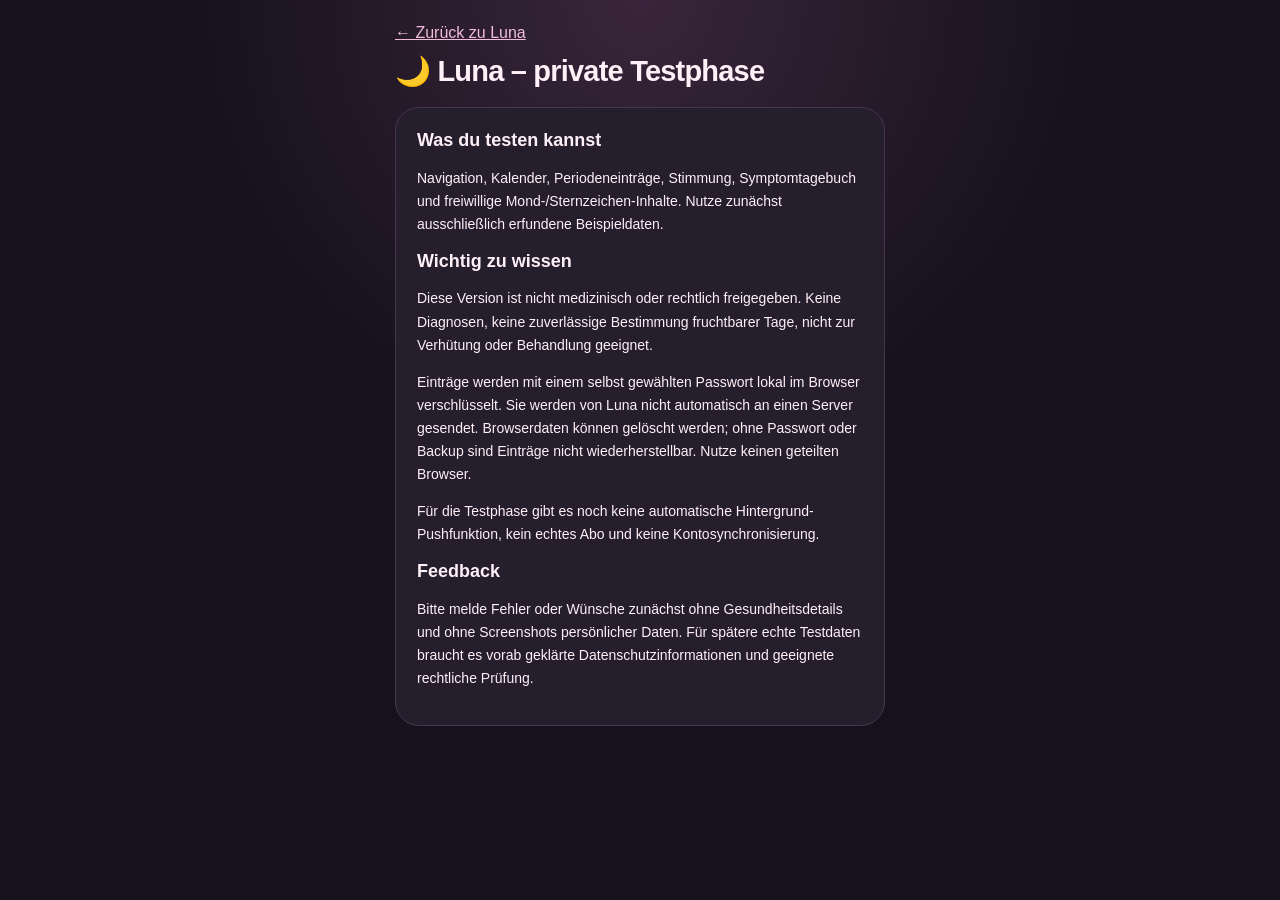
==== testhinweise.html @ 10c16ab1 "Add files via upload" ====
<!doctype html><html lang="de"><head><meta charset="utf-8"><meta name="viewport" content="width=device-width,initial-scale=1"><meta name="robots" content="noindex,nofollow"><title>Luna – Hinweise zur Testphase</title><link rel="stylesheet" href="styles.css"></head><body><main class="app-shell" style="padding-top:24px"><a href="index.html">← Zurück zu Luna</a><h1>🌙 Luna – private Testphase</h1><div class="card"><h2>Was du testen kannst</h2><p>Navigation, Kalender, Periodeneinträge, Stimmung, Symptomtagebuch und freiwillige Mond-/Sternzeichen-Inhalte. Nutze zunächst ausschließlich erfundene Beispieldaten.</p><h2>Wichtig zu wissen</h2><p>Diese Version ist nicht medizinisch oder rechtlich freigegeben. Keine Diagnosen, keine zuverlässige Bestimmung fruchtbarer Tage, nicht zur Verhütung oder Behandlung geeignet.</p><p>Einträge werden mit einem selbst gewählten Passwort lokal im Browser verschlüsselt. Sie werden von Luna nicht automatisch an einen Server gesendet. Browserdaten können gelöscht werden; ohne Passwort oder Backup sind Einträge nicht wiederherstellbar. Nutze keinen geteilten Browser.</p><p>Für die Testphase gibt es noch keine automatische Hintergrund-Pushfunktion, kein echtes Abo und keine Kontosynchronisierung.</p><h2>Feedback</h2><p>Bitte melde Fehler oder Wünsche zunächst ohne Gesundheitsdetails und ohne Screenshots persönlicher Daten. Für spätere echte Testdaten braucht es vorab geklärte Datenschutzinformationen und geeignete rechtliche Prüfung.</p></div></main></body></html>
---- styles.css ----
:root{font-family:-apple-system,BlinkMacSystemFont,'Segoe UI',sans-serif;color-scheme:dark;--bg:#16121d;--surface:#251e2d;--border:#45364d;--muted:#bcaebf;--rose:#f2bfd9;--cream:#fff0f7;--soft:#3b2d43;--accent:#edabd0;--danger:#ffe1e7}*{box-sizing:border-box}body{margin:0;background:radial-gradient(circle at 50% 0,#39253b 0,transparent 450px),var(--bg);color:var(--cream)}.app-shell{max-width:530px;margin:0 auto;min-height:100vh;padding:0 20px 110px}.topbar{display:flex;justify-content:space-between;align-items:center;padding:25px 0 35px}.logo{font-family:Georgia,serif;font-size:35px;font-weight:bold;color:var(--rose);letter-spacing:-2px}.logo .crescent{font-size:33px;margin-right:2px}.spark{font-family:sans-serif;font-size:14px;vertical-align:top;letter-spacing:normal}.icon-button,.circle-btn{background:#39283e;border:1px solid #63485e;color:var(--rose);border-radius:50%;width:40px;height:40px;font-size:22px;cursor:pointer}.eyebrow,.micro{font-size:10px;font-weight:800;letter-spacing:2px;color:#cf9dbb;text-transform:uppercase}.eyebrow{display:flex;justify-content:space-between;gap:12px}.eyebrow span{color:#afa0b8;letter-spacing:0;text-transform:none;font-weight:500}h1{font-size:29px;letter-spacing:-.8px;margin:12px 0 4px;font-weight:700;line-height:1.22}.heart{color:var(--rose)}.lead{color:#c5b5c5;font-size:14px;line-height:1.6;margin:6px 0 20px}.screen[hidden]{display:none!important}.hero{position:relative;overflow:hidden;padding:28px 23px 22px;border-radius:27px;background:linear-gradient(125deg,#68445d,#32253d);box-shadow:0 12px 28px #0003;border:1px solid #755775}.hero-moon{position:absolute;right:10px;top:-29px;font:170px Georgia,serif;color:#f4d4e4;opacity:.1}.hero-kicker{color:#edc7da;font-size:10px;letter-spacing:1.8px;font-weight:700;position:relative}.hero blockquote{font:23px/1.48 Georgia,serif;max-width:350px;margin:19px 0 25px;position:relative}.hero-foot{display:flex;align-items:center;justify-content:space-between;color:#e1bed0;font-size:11px;gap:10px}.text-btn,.link-btn{border:none;background:transparent;color:var(--rose);padding:4px 0;font-size:12px;cursor:pointer;font-weight:650}.section-title{display:flex;justify-content:space-between;align-items:baseline;gap:8px;margin:26px 0 11px}h2{font-size:18px;line-height:1.3;margin:0 0 12px}.section-title h2{margin:0}.duo{display:grid;grid-template-columns:1fr 1fr;gap:12px}.tile{background:#2a2132;border:1px solid #4d3b51;border-radius:21px;padding:17px;min-height:165px}.tile-icon{font-size:23px;color:#edb6d1;margin-bottom:13px}.tile .micro{font-size:9px;letter-spacing:1.1px;margin:0 0 10px}.tile strong{display:block;font-size:15px;font-weight:700;line-height:1.25;min-height:38px}.tile small{color:#afa1b3;display:block;font-size:11px;line-height:1.4;margin-top:7px}.mood-grid{display:grid;grid-template-columns:repeat(4,1fr);gap:8px}.mood-grid button{background:#2b2334;color:#e6d5e7;border:1px solid #49394f;border-radius:17px;padding:14px 4px;font-size:11px;cursor:pointer}.mood-grid span{display:block;font-size:23px;margin-bottom:8px}.mood-grid button.active{background:#6d4168;border-color:#df9dc3}.soft-card{background:#312635;border:1px solid #5a435b;border-radius:21px;display:flex;gap:14px;padding:19px;margin-top:23px}.soft-card h3{margin:0;font-size:16px}.soft-card p{color:#d4bfd0;line-height:1.5;font-size:13px;margin:8px 0}.card{padding:21px;border:1px solid var(--border);background:var(--surface);border-radius:24px;margin:18px 0}.card p{font-size:14px;line-height:1.65}.card.blush{background:#352537}.card.lavender{background:#302940}.card.premium{background:linear-gradient(120deg,#543655,#302238)}.muted{color:var(--muted);line-height:1.5}.small{font-size:12px}.row{display:flex;gap:10px;margin:10px 0}.row.wrap{flex-wrap:wrap}.row.between{justify-content:space-between}.row.align{align-items:center}.inline-controls{display:flex;gap:6px}.circle-btn{height:35px;width:35px;font-size:24px}.calendar{display:grid;grid-template-columns:repeat(7,minmax(0,1fr));gap:5px;margin-top:15px}.calendar .day{aspect-ratio:1;border:none;display:flex;align-items:center;justify-content:center;background:transparent;color:#f3e7ed;border-radius:50%;font-size:12px;position:relative;font-weight:500}.calendar button.day{cursor:pointer}.calendar button.day:hover{background:#49324b}.calendar .header{color:#a596ae;font-size:11px}.calendar .actual{background:#e9a6c9!important;color:#2c2030!important;font-weight:800}.calendar .forecast{background:transparent;border:1px dashed #e5b3d1;color:#f5c7dc}.calendar .today{box-shadow:inset 0 0 0 2px #fff}.legend{display:flex;justify-content:space-around;gap:5px;margin-top:15px;font-size:10px;color:#bfb1c3;flex-wrap:wrap}.dot{display:inline-block;width:9px;height:9px;border-radius:50%;margin-right:3px}.dot.actual{background:#e9a6c9}.dot.predicted{border:1px dashed #e5b3d1}.dot.now{border:2px solid #fff}.history{display:grid;gap:9px}.history-item{background:#2d2334;padding:12px;border-radius:14px;border:1px solid #49394f}.history-item p{margin:4px 0;color:#beaebe}.history-item .row{margin:5px 0 0}.history-item button{padding:4px 7px;background:transparent;color:#f1b4d1;border:none;cursor:pointer;font-size:12px}.empty{color:#b8aabd;font-size:13px;padding:18px 0}.notice{padding:14px;margin:13px 0;background:#3c3045;border-radius:15px;font-size:12px;line-height:1.65;color:#e7d1df}.notice.danger{background:#502d3e;border:1px solid #986075;color:#ffe0e7}label{font-size:12px;color:#ead2e2;font-weight:650;display:block;margin:14px 0 7px}.no-margin{margin:0}input,select,textarea{width:100%;display:block;color:#fff;background:#1a1622;border:1px solid #6d5570;border-radius:13px;min-height:44px;padding:12px;font-size:15px;font-family:inherit;margin-top:7px}input[type='range']{padding:3px;accent-color:#efb4d5;border:0;background:transparent;height:22px;cursor:pointer}.range-label{display:flex;justify-content:space-between;color:#a79aad;font-size:11px}.pain-pill{padding:7px 10px;border-radius:10px;background:#4f3655;color:#f3c2dc;font-size:14px}.primary,.secondary,.outline-danger{background:#efb6d5;border:0;border-radius:13px;color:#302036;padding:13px 14px;font-size:13px;font-weight:800;cursor:pointer}.secondary{background:#4a3952;color:#fff}.outline-danger{border:1px solid #ad7380;background:transparent;color:#ffd2d6}.full{width:100%;margin-top:12px}.grow{flex:1}.status{color:#f1bfd8;min-height:12px;font-size:12px;margin-top:11px}.moon-card{text-align:center;background:radial-gradient(circle at 50% 29%,#734962,#30263e 75%);border:1px solid #684d67;border-radius:26px;padding:28px 24px 35px}.moon-big{font-size:86px;line-height:1.4;filter:drop-shadow(0 8px 18px #f3d6e04d)}.moon-card h2{font:29px Georgia,serif;margin:14px 0}.moon-card p{font-size:14px;line-height:1.6;color:#e8d5e2}.moon-card .micro{font-size:11px}.price{font-size:31px;font-weight:800;margin:14px 0}.price span{font-size:13px;color:#cfbfce;font-weight:400}a{color:#f1bddb}.bottom-nav{position:fixed;bottom:0;left:0;right:0;z-index:10;display:flex;justify-content:center;gap:0;background:rgba(31,24,39,.97);border-top:1px solid #544055;padding:10px max(8px,calc((100vw - 530px)/2)) max(14px,env(safe-area-inset-bottom));backdrop-filter:blur(15px)}.bottom-nav button{background:transparent;border:none;color:#ad9fb5;cursor:pointer;display:flex;flex-direction:column;gap:5px;align-items:center;justify-content:center;width:20%;max-width:106px;font-size:10px;padding:6px 2px;border-radius:12px}.bottom-nav button span{font-size:22px;line-height:1.1}.bottom-nav button.selected{background:#4a334e;color:#ffc9e3}.toast{position:fixed;bottom:98px;left:50%;transform:translateX(-50%);background:#eab7d5;color:#312036;border-radius:12px;padding:10px 14px;font-size:12px;max-width:85%;z-index:20}.toast[hidden]{display:none}button:focus-visible,input:focus-visible,textarea:focus-visible,select:focus-visible{outline:2px solid #fff;outline-offset:3px}@media (max-width:350px){.app-shell{padding-left:13px;padding-right:13px}.mood-grid{gap:4px}.hero{padding:20px 16px}.duo{gap:7px}.tile{padding:12px}.bottom-nav button{font-size:9px}}@media(prefers-reduced-motion:no-preference){.screen{animation:appear .22s ease}@keyframes appear{from{opacity:.5;transform:translateY(5px)}to{opacity:1;transform:translateY(0)}}}

/* Luna V3: measured patterns and daily wellbeing guidance */
.daily-guidance{margin-top:19px;border:1px solid #694e68;background:#34283d;border-radius:18px;padding:16px;color:#f3dce9;font-size:13px;line-height:1.6}
.daily-guidance.caution{background:#463445;border-color:#ae7a8f}
.daily-guidance.urgent{background:#512d40;border-color:#d78da3;color:#ffe8ef}
.bar-list{display:grid;gap:11px;margin-top:18px}.bar-row{display:grid;grid-template-columns:68px minmax(0,1fr) 45px;align-items:center;gap:8px;font-size:11px}.bar-date{color:#dcc3d5}.bar-track{height:12px;border-radius:30px;background:#49364c;overflow:hidden}.bar-fill{height:100%;background:linear-gradient(90deg,#e9a6c9,#b48dc8);border-radius:30px}.bar-value{text-align:right;color:#f5c3de}
.mini-metrics{display:grid;grid-template-columns:repeat(3,minmax(0,1fr));gap:8px;margin-top:18px}.metric{display:flex;flex-direction:column;gap:8px;padding:14px 8px;border:1px solid #5c4363;background:#33263a;border-radius:15px;min-height:95px}.metric strong{font-size:23px;color:#f2bfd9}.metric span{font-size:11px;color:#e6d2e0;line-height:1.35}
/* Luna V4: secure backup controls */
button:disabled{opacity:.55;cursor:wait}
#backup-file{display:none}
#backup-status{line-height:1.55}
#reminder-result{line-height:1.55}
/* Luna V5: private unlock screen and encrypted write indicator */
[hidden]{display:none!important}
.vault-gate{min-height:100vh;padding:45px 20px 30px;display:grid;place-items:center}
.vault-panel{width:100%;max-width:440px;background:linear-gradient(145deg,#39283f,#231b2c);border:1px solid #63485e;border-radius:27px;padding:28px;box-shadow:0 20px 55px #0005}
.vault-panel .logo{margin-bottom:25px}
.vault-panel .eyebrow{margin:0 0 16px}
.vault-panel .lead{margin:12px 0 20px}
.vault-panel .status{min-height:25px;line-height:1.6}
.vault-top-actions{display:flex;align-items:center;gap:8px}
.vault-top-actions .secondary{padding:10px 12px}
.save-status{color:#dfc6d7;font-size:11px;white-space:nowrap}
@media(max-width:410px){.save-status{font-size:10px}.vault-top-actions{gap:5px}.vault-top-actions .secondary{padding:9px}.topbar{gap:7px}.logo{font-size:30px}}

/* V14: mask private information immediately when the app goes to background. */
body.privacy-shielded .app-shell { visibility: hidden !important; }
#privacy-curtain { display:none; position:fixed; inset:0; z-index:99999; background:#231b31; color:#fff; align-items:center; justify-content:center; flex-direction:column; text-align:center; padding:24px; }
#privacy-curtain .logo { font-size:2rem; margin-bottom:16px; }
#privacy-curtain p { font-size:1rem; opacity:.9; }
body.privacy-shielded #privacy-curtain { display:flex; }

/* Luna V16: visible and unmistakable non-persistent sample mode. */
.demo-banner{margin:10px 16px 12px;padding:13px 15px;border:1px solid #e6b5ca;border-radius:16px;background:#fff0f5;color:#65354b;display:flex;flex-direction:column;gap:4px;font-size:13px;line-height:1.4}
.demo-banner[hidden], [data-real-only][hidden]{display:none!important}
.demo-banner strong{font-size:14px}

/* V17: Mobile first: the overview fits one typical phone viewport; details remain accessible in their tabs.
   No fixed-height clipping: dynamic text sizes, zoom, or critical guidance may scroll. */
@media (max-width: 600px) {
 .app-shell { padding:0 15px calc(76px + env(safe-area-inset-bottom)); }
 .topbar { padding:12px 0 12px; }
 .logo { font-size:28px; } .logo .crescent{font-size:27px}
 #screen-home .eyebrow{font-size:9px;letter-spacing:1.25px}
 #screen-home h1{font-size:23px;margin:5px 0 2px}
 #screen-home .lead{font-size:12px;line-height:1.3;margin:3px 0 10px}
 #screen-home .hero{padding:15px 16px 13px;border-radius:19px}
 #screen-home .hero-moon{font-size:110px;top:-15px}
 #screen-home .hero blockquote{font-size:18px;line-height:1.26;margin:8px 0 10px}
 #screen-home .hero-foot{font-size:10px}
 #screen-home .section-title{margin:11px 0 7px}
 #screen-home .section-title h2{font-size:15px}
 #screen-home .duo{gap:8px}
 #screen-home .tile{min-height:0;padding:10px 12px;border-radius:16px}
 #screen-home .tile-icon{font-size:18px;margin-bottom:3px}
 #screen-home .tile .micro{font-size:8px;margin:0 0 3px}
 #screen-home .tile strong{font-size:13px;min-height:0;line-height:1.25}
 #screen-home .tile small{font-size:10px;margin-top:3px;line-height:1.25}
 #screen-home .daily-guidance{margin-top:9px;padding:9px 11px;border-radius:13px;font-size:11px;line-height:1.35}
 #screen-home .mood-grid{gap:6px}
 #screen-home .mood-grid button{padding:7px 2px;border-radius:12px;font-size:10px}
 #screen-home .mood-grid span{font-size:19px;margin-bottom:2px}
 #screen-home .soft-card{margin-top:10px;padding:10px 12px;border-radius:15px;gap:8px}
 #screen-home .soft-card h3{font-size:12px}
 #screen-home .soft-card p{font-size:11px;line-height:1.3;margin:3px 0}
 #screen-home .soft-card .link-btn{font-size:10px}
 .bottom-nav{padding:5px max(5px,calc((100vw - 530px)/2)) max(6px,env(safe-area-inset-bottom))}
 .bottom-nav button{padding:5px 2px;font-size:10px;gap:3px}
 .bottom-nav button span{font-size:20px}
}
@media (max-width:600px) and (max-height:720px) {
 #screen-home .soft-card{display:none}
 #screen-home .hero blockquote{font-size:16px;margin:6px 0 7px}
 #screen-home .hero{padding:11px 13px}
 #screen-home .section-title{margin:8px 0 5px}
 #screen-home .tile{padding:7px 9px}
 #screen-home .daily-guidance{margin-top:6px;padding:7px 9px}
 #screen-home .mood-grid button{padding:5px 2px}
}
@media (prefers-reduced-motion:reduce){*{scroll-behavior:auto!important;animation:none!important}}

@media(max-width:600px){
 #demo-banner{display:flex;flex-direction:row;align-items:center;gap:7px;margin:0 0 7px;padding:6px 8px;font-size:10px;line-height:1.2;border-radius:10px;flex-wrap:wrap}
 #demo-banner strong{font-size:10px;white-space:nowrap}
 #demo-banner span{font-size:10px;flex:1;min-width:110px}
 #demo-reset{font-size:10px;padding:5px 7px;white-space:nowrap}
}
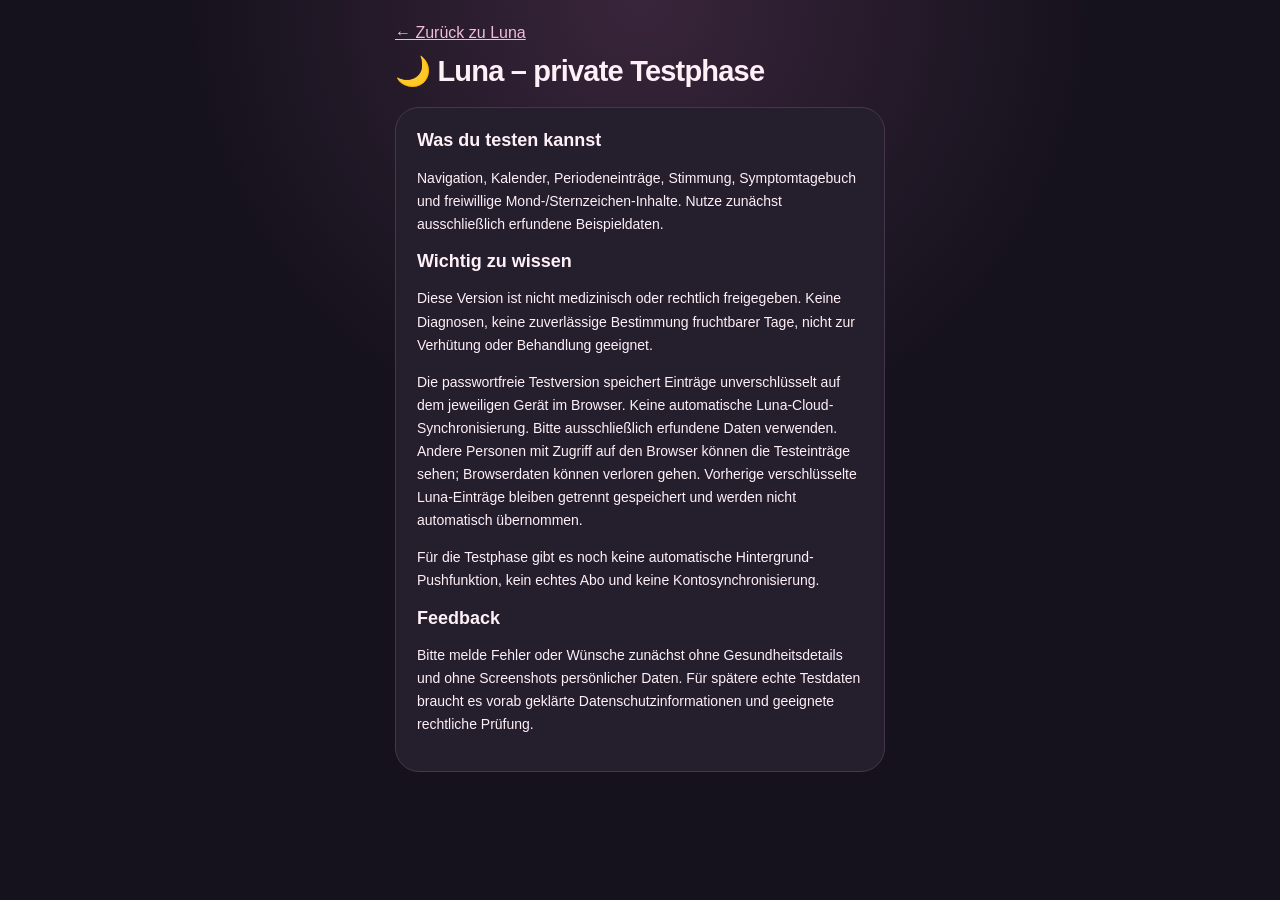
==== commit 0b357b24: "Add files via upload" ====
--- a/testhinweise.html
+++ b/testhinweise.html
@@ -1 +1 @@
-<!doctype html><html lang="de"><head><meta charset="utf-8"><meta name="viewport" content="width=device-width,initial-scale=1"><meta name="robots" content="noindex,nofollow"><title>Luna – Hinweise zur Testphase</title><link rel="stylesheet" href="styles.css"></head><body><main class="app-shell" style="padding-top:24px"><a href="index.html">← Zurück zu Luna</a><h1>🌙 Luna – private Testphase</h1><div class="card"><h2>Was du testen kannst</h2><p>Navigation, Kalender, Periodeneinträge, Stimmung, Symptomtagebuch und freiwillige Mond-/Sternzeichen-Inhalte. Nutze zunächst ausschließlich erfundene Beispieldaten.</p><h2>Wichtig zu wissen</h2><p>Diese Version ist nicht medizinisch oder rechtlich freigegeben. Keine Diagnosen, keine zuverlässige Bestimmung fruchtbarer Tage, nicht zur Verhütung oder Behandlung geeignet.</p><p>Einträge werden mit einem selbst gewählten Passwort lokal im Browser verschlüsselt. Sie werden von Luna nicht automatisch an einen Server gesendet. Browserdaten können gelöscht werden; ohne Passwort oder Backup sind Einträge nicht wiederherstellbar. Nutze keinen geteilten Browser.</p><p>Für die Testphase gibt es noch keine automatische Hintergrund-Pushfunktion, kein echtes Abo und keine Kontosynchronisierung.</p><h2>Feedback</h2><p>Bitte melde Fehler oder Wünsche zunächst ohne Gesundheitsdetails und ohne Screenshots persönlicher Daten. Für spätere echte Testdaten braucht es vorab geklärte Datenschutzinformationen und geeignete rechtliche Prüfung.</p></div></main></body></html>+<!doctype html><html lang="de"><head><meta charset="utf-8"><meta name="viewport" content="width=device-width,initial-scale=1"><meta name="robots" content="noindex,nofollow"><title>Luna – Hinweise zur Testphase</title><link rel="stylesheet" href="styles.css"></head><body><main class="app-shell" style="padding-top:24px"><a href="index.html">← Zurück zu Luna</a><h1>🌙 Luna – private Testphase</h1><div class="card"><h2>Was du testen kannst</h2><p>Navigation, Kalender, Periodeneinträge, Stimmung, Symptomtagebuch und freiwillige Mond-/Sternzeichen-Inhalte. Nutze zunächst ausschließlich erfundene Beispieldaten.</p><h2>Wichtig zu wissen</h2><p>Diese Version ist nicht medizinisch oder rechtlich freigegeben. Keine Diagnosen, keine zuverlässige Bestimmung fruchtbarer Tage, nicht zur Verhütung oder Behandlung geeignet.</p><p>Die passwortfreie Testversion speichert Einträge unverschlüsselt auf dem jeweiligen Gerät im Browser. Keine automatische Luna-Cloud-Synchronisierung. Bitte ausschließlich erfundene Daten verwenden. Andere Personen mit Zugriff auf den Browser können die Testeinträge sehen; Browserdaten können verloren gehen. Vorherige verschlüsselte Luna-Einträge bleiben getrennt gespeichert und werden nicht automatisch übernommen.</p><p>Für die Testphase gibt es noch keine automatische Hintergrund-Pushfunktion, kein echtes Abo und keine Kontosynchronisierung.</p><h2>Feedback</h2><p>Bitte melde Fehler oder Wünsche zunächst ohne Gesundheitsdetails und ohne Screenshots persönlicher Daten. Für spätere echte Testdaten braucht es vorab geklärte Datenschutzinformationen und geeignete rechtliche Prüfung.</p></div></main></body></html>
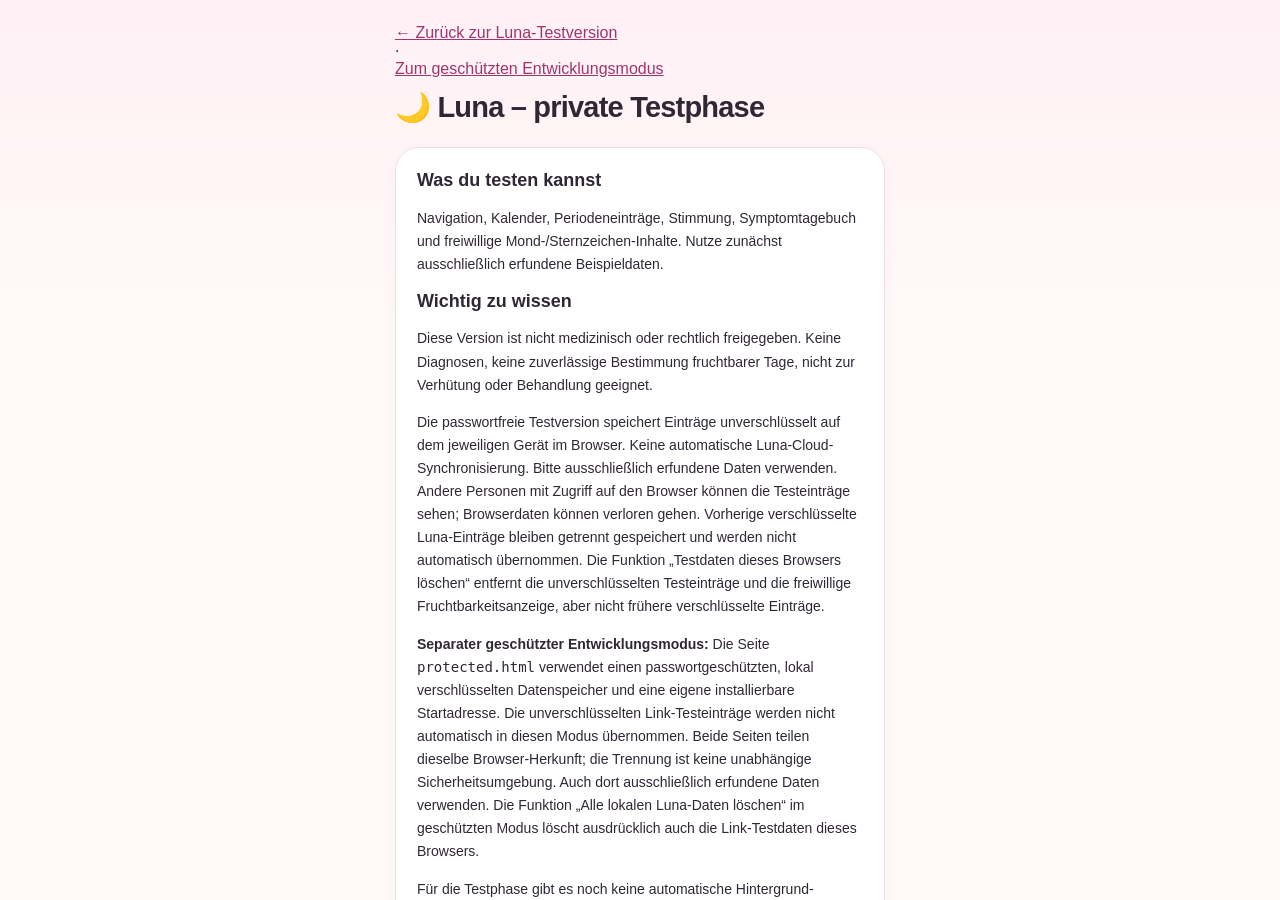
==== commit 8c667d4c: "Integrate Luna V56 web test app" ====
--- a/testhinweise.html
+++ b/testhinweise.html
@@ -1 +1 @@
-<!doctype html><html lang="de"><head><meta charset="utf-8"><meta name="viewport" content="width=device-width,initial-scale=1"><meta name="robots" content="noindex,nofollow"><title>Luna – Hinweise zur Testphase</title><link rel="stylesheet" href="styles.css"></head><body><main class="app-shell" style="padding-top:24px"><a href="index.html">← Zurück zu Luna</a><h1>🌙 Luna – private Testphase</h1><div class="card"><h2>Was du testen kannst</h2><p>Navigation, Kalender, Periodeneinträge, Stimmung, Symptomtagebuch und freiwillige Mond-/Sternzeichen-Inhalte. Nutze zunächst ausschließlich erfundene Beispieldaten.</p><h2>Wichtig zu wissen</h2><p>Diese Version ist nicht medizinisch oder rechtlich freigegeben. Keine Diagnosen, keine zuverlässige Bestimmung fruchtbarer Tage, nicht zur Verhütung oder Behandlung geeignet.</p><p>Die passwortfreie Testversion speichert Einträge unverschlüsselt auf dem jeweiligen Gerät im Browser. Keine automatische Luna-Cloud-Synchronisierung. Bitte ausschließlich erfundene Daten verwenden. Andere Personen mit Zugriff auf den Browser können die Testeinträge sehen; Browserdaten können verloren gehen. Vorherige verschlüsselte Luna-Einträge bleiben getrennt gespeichert und werden nicht automatisch übernommen.</p><p>Für die Testphase gibt es noch keine automatische Hintergrund-Pushfunktion, kein echtes Abo und keine Kontosynchronisierung.</p><h2>Feedback</h2><p>Bitte melde Fehler oder Wünsche zunächst ohne Gesundheitsdetails und ohne Screenshots persönlicher Daten. Für spätere echte Testdaten braucht es vorab geklärte Datenschutzinformationen und geeignete rechtliche Prüfung.</p></div></main></body></html>+<!doctype html><html lang="de"><head><meta charset="utf-8"><meta name="viewport" content="width=device-width,initial-scale=1"><meta name="robots" content="noindex,nofollow"><title>Luna – Hinweise zur Testphase</title><link rel="stylesheet" href="styles.css"></head><body><main class="app-shell" style="padding-top:24px"><a href="index.html">← Zurück zur Luna-Testversion</a> · <a href="protected.html">Zum geschützten Entwicklungsmodus</a><h1>🌙 Luna – private Testphase</h1><div class="card"><h2>Was du testen kannst</h2><p>Navigation, Kalender, Periodeneinträge, Stimmung, Symptomtagebuch und freiwillige Mond-/Sternzeichen-Inhalte. Nutze zunächst ausschließlich erfundene Beispieldaten.</p><h2>Wichtig zu wissen</h2><p>Diese Version ist nicht medizinisch oder rechtlich freigegeben. Keine Diagnosen, keine zuverlässige Bestimmung fruchtbarer Tage, nicht zur Verhütung oder Behandlung geeignet.</p><p>Die passwortfreie Testversion speichert Einträge unverschlüsselt auf dem jeweiligen Gerät im Browser. Keine automatische Luna-Cloud-Synchronisierung. Bitte ausschließlich erfundene Daten verwenden. Andere Personen mit Zugriff auf den Browser können die Testeinträge sehen; Browserdaten können verloren gehen. Vorherige verschlüsselte Luna-Einträge bleiben getrennt gespeichert und werden nicht automatisch übernommen. Die Funktion „Testdaten dieses Browsers löschen“ entfernt die unverschlüsselten Testeinträge und die freiwillige Fruchtbarkeitsanzeige, aber nicht frühere verschlüsselte Einträge.</p><p><strong>Separater geschützter Entwicklungsmodus:</strong> Die Seite <code>protected.html</code> verwendet einen passwortgeschützten, lokal verschlüsselten Datenspeicher und eine eigene installierbare Startadresse. Die unverschlüsselten Link-Testeinträge werden nicht automatisch in diesen Modus übernommen. Beide Seiten teilen dieselbe Browser-Herkunft; die Trennung ist keine unabhängige Sicherheitsumgebung. Auch dort ausschließlich erfundene Daten verwenden. Die Funktion „Alle lokalen Luna-Daten löschen“ im geschützten Modus löscht ausdrücklich auch die Link-Testdaten dieses Browsers.</p><p>Für die Testphase gibt es noch keine automatische Hintergrund-Pushfunktion, kein echtes Abo und keine Kontosynchronisierung.</p><h2>Feedback</h2><p>Bitte melde Fehler oder Wünsche zunächst ohne Gesundheitsdetails und ohne Screenshots persönlicher Daten. Für spätere echte Testdaten braucht es vorab geklärte Datenschutzinformationen und geeignete rechtliche Prüfung.</p></div></main></body></html>
--- a/styles.css
+++ b/styles.css
@@ -86,3 +86,70 @@
  #demo-banner span{font-size:10px;flex:1;min-width:110px}
  #demo-reset{font-size:10px;padding:5px 7px;white-space:nowrap}
 }
+
+/* V40: distinct, opt-in, non-clinical cycle estimates. */
+.fertility-toggle{display:flex;align-items:center;gap:12px;cursor:pointer;font-size:13px;line-height:1.5}.fertility-toggle input{width:21px;height:21px;min-height:21px;flex:none;margin:0;accent-color:#b6a0ed}.fertility-settings p{margin-bottom:0}
+.calendar .fertile-estimate:not(.actual):not(.forecast){background:#57416d;color:#f6eaff;box-shadow:inset 0 0 0 1px #9b7cbd}.calendar .ovulation-estimate:after{content:'✧';position:absolute;bottom:-2px;font-size:12px;color:#eee0ff}.calendar .actual.fertile-estimate{outline:2px solid #9b7cbd;outline-offset:1px}.dot.fertile{background:#9b7cbd}.dot.ovulation{background:#9b7cbd;outline:1px solid #eee0ff;outline-offset:1px}
+
+
+/* V41: Navigation bleibt in der iPhone-Web-App am unteren Viewport verankert.
+   Nur der Inhaltsbereich scrollt, die Leiste nie. */
+html,body{height:100%;overscroll-behavior:none}
+.app-shell:not([hidden]){
+ height:100vh;height:100dvh;min-height:0;
+ display:flex;flex-direction:column;overflow:hidden;
+ padding-bottom:0;
+}
+.app-shell .topbar{flex:0 0 auto}
+.app-shell #main{
+ flex:1 1 auto;min-height:0;overflow-y:auto;overflow-x:hidden;
+ -webkit-overflow-scrolling:touch;overscroll-behavior-y:contain;
+ padding-bottom:calc(24px + env(safe-area-inset-bottom));
+ scrollbar-width:thin;
+}
+.app-shell .bottom-nav{
+ position:relative;flex:0 0 auto;left:auto;right:auto;bottom:auto;
+ width:100%;margin:0;
+ padding-bottom:max(9px,env(safe-area-inset-bottom));
+}
+@media(max-width:600px){
+ .app-shell:not([hidden]){padding:0 15px}
+ .app-shell .bottom-nav{margin:0 -15px;width:calc(100% + 30px)}
+}
+.horoscope-panel{margin:16px 0 18px}
+.horoscope-panel[hidden]{display:none}
+.horoscope-kicker{font-size:11px;letter-spacing:1.3px;text-transform:uppercase;color:#eab7d5;font-weight:800}
+.horoscope-main{font-family:Georgia,serif;font-size:19px;line-height:1.48;color:#fff1f9;margin:8px 0 18px}
+.horoscope-grid{display:grid;gap:10px}
+.horoscope-item{background:#382b42;border:1px solid #59445f;border-radius:14px;padding:11px 13px}
+.horoscope-item strong{font-size:13px;color:#f4c6df}
+.horoscope-item p{font-size:13px;line-height:1.5;margin:5px 0 0;color:#eadbe8}
+.horoscope-disclaimer{line-height:1.6;margin-top:14px}
+
+/* V44: persistent protected-mode development warning, separate from plaintext test. */
+.protected-banner{margin:0 0 14px;padding:10px 13px;border-radius:13px;border:1px solid #9a779f;background:#372942;display:flex;gap:5px;flex-direction:column;color:#f7e2f1;font-size:11px;line-height:1.4}
+.protected-banner strong{font-size:12px}
+
+/* V45: warm light theme, clearer visual hierarchy; presentation only. */
+:root{color-scheme:light;--bg:#fff9f8;--surface:#ffffff;--border:#eadde5;--muted:#716674;--rose:#a93d77;--cream:#302735;--soft:#f9edf3;--accent:#b34d83;--danger:#8b284a}
+body{background:linear-gradient(180deg,#fff0f5 0,#fff9f8 310px);color:var(--cream)}
+.logo,.heart,.text-btn,.link-btn,a{color:#9e356f}
+.topbar{padding:17px 0 19px}.lead{color:#695e6c}.eyebrow,.micro{color:#8b4870}.eyebrow span{color:#746a76}
+.hero{background:linear-gradient(135deg,#fff1f6,#f5dbe8);border-color:#efd0df;box-shadow:0 8px 24px #9c54751c;color:#3b2b3b;padding:22px 20px}
+.hero-moon{color:#b65c89;opacity:.14}.hero-kicker,.hero-foot{color:#794461}
+.hero blockquote{font-size:22px;margin:13px 0 17px}
+.card,.tile,.soft-card,.metric,.history-item,.horoscope-item{background:#fff;border-color:#eddee6;box-shadow:0 3px 14px #70526a0b}
+.card.blush{background:#fff0f5}.card.lavender{background:#f4effb}.card.premium{background:linear-gradient(120deg,#fbe7f1,#f1e9fa)}
+.tile{min-height:135px;padding:15px;border-radius:17px}.tile-icon{margin-bottom:8px;color:#9f4679}.tile strong{min-height:0}.tile small,.history-item p,.soft-card p,.metric span{color:#746875}
+.section-title{margin:20px 0 9px}.duo{gap:10px}.mood-grid button{background:#fff;color:#594b5c;border-color:#eadbe5}.mood-grid button.active{background:#f6dce9;border-color:#b65389;color:#52243e}
+.notice,.daily-guidance{background:#f8eff5;border-color:#ead6e3;color:#4e3b4d}.notice.danger,.daily-guidance.urgent{background:#fff0f0;border:1px solid #d5a0ac;color:#70283b}.daily-guidance.caution{background:#fff6e9;border-color:#e8cda4;color:#674d2c}
+label{color:#493747}input,select,textarea{background:#fff;color:#302735;border-color:#cdbac8}input::placeholder,textarea::placeholder{color:#827681}
+.primary{background:#a83f79;color:#fff}.secondary{background:#f2e4ed;color:#643b58}.outline-danger{color:#922d4c;border-color:#c8879b}.status{color:#8a3966}
+.calendar .day{color:#4e4051}.calendar .header,.legend,.range-label{color:#756978}.calendar button.day:hover{background:#f9e9f2}.calendar .actual{background:#bb588d!important;color:#fff!important}.calendar .forecast{color:#8e386c;border-color:#b85d90}.calendar .today{box-shadow:inset 0 0 0 2px #965079}
+.moon-card{background:radial-gradient(circle at 50% 20%,#f5d8e9,#f9f4ff 80%);border-color:#e8d9eb}.moon-card p,.horoscope-item p{color:#65576b}.horoscope-main{color:#4d354d}.horoscope-item strong,.horoscope-kicker{color:#8d3b6b}
+.bottom-nav{background:#fffdfef5;border-color:#eadde6;box-shadow:0 -5px 22px #74516912}.bottom-nav button{color:#756b78}.bottom-nav button.selected{background:#f9e4ef;color:#8f3568}
+.icon-button,.circle-btn{background:#fff;border-color:#e8d5e1;color:#9b3c70}.toast{background:#a83f79;color:#fff}
+.vault-panel{background:#fff;border-color:#e8d8e4;box-shadow:0 15px 45px #71536a20}.protected-banner{background:#fff4e9;border-color:#e5c9a6;color:#68472f}
+.bar-track{background:#f0e3ed}.bar-date,.bar-value{color:#75576e}.metric strong{color:#a03f75}.pain-pill{background:#f7e5f0;color:#7e3262}
+.calendar .fertile-estimate:not(.actual):not(.forecast){background:#eee4f8;color:#5e3c81}.horoscope-disclaimer{color:#6e6271}
+button:focus-visible,input:focus-visible,textarea:focus-visible,select:focus-visible{outline:3px solid #a83f79;outline-offset:2px}
